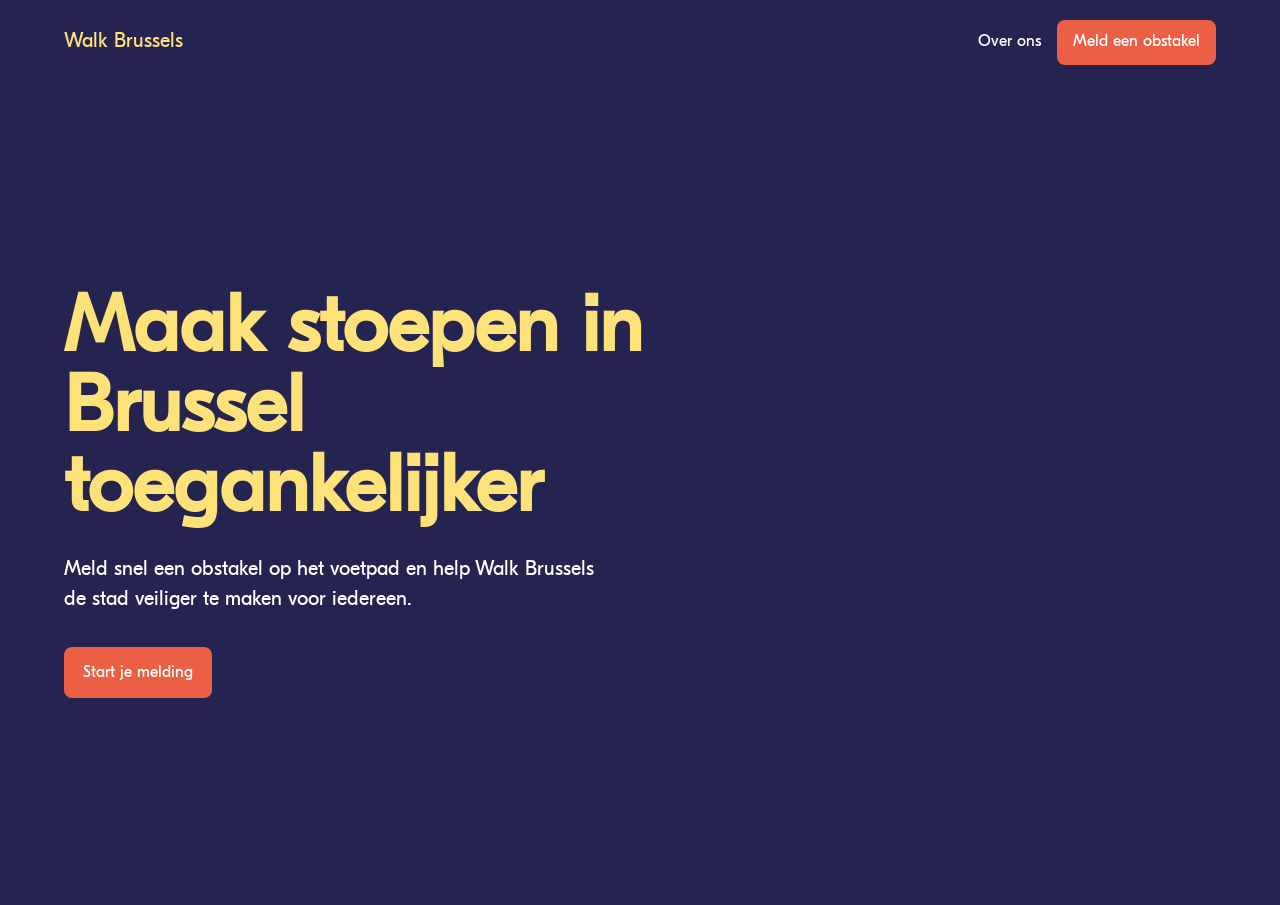
==== index.html @ ac2ee0a8 "front page" ====
<!DOCTYPE html>
<html lang="nl">
<head>
    <meta charset="UTF-8">
    <meta name="viewport" content="width=device-width, initial-scale=1.0">
    <title>Walk Brussels</title>
    <link rel="stylesheet" href="css/main.css">
</head>
<body>
    <header class="site-header">
        <nav class="nav" aria-label="Main navigation">
            <a class="nav__logo" href="index.html">Walk Brussels</a>

            <ul class="nav__list">
                <li class="nav__item">
                    <a class="nav__link" href="#">Over ons</a>
                </li>
                <li class="nav__item">
                    <a class="nav__link nav__link--button" href="pages/obstacle.html">Meld een obstakel</a>
                </li>
            </ul>
        </nav>
    </header>

    <main>
        <section class="hero">
            <div class="hero__content">
                <h1 class="hero__title">Maak stoepen in Brussel toegankelijker</h1>
                <p class="hero__text">
                    Meld snel een obstakel op het voetpad en help Walk Brussels de stad veiliger te maken voor iedereen.
                </p>
                <a class="hero__button" href="pages/obstacle.html">Start je melding</a>
            </div>
        </section>
    </main>
</body>
</html>
---- css/main.css ----
@import url("reset.css");
@import url("global.css");
@import url("typography.css");
@import url("navigation.css");
@import url("home.css");
@import url("form.css");
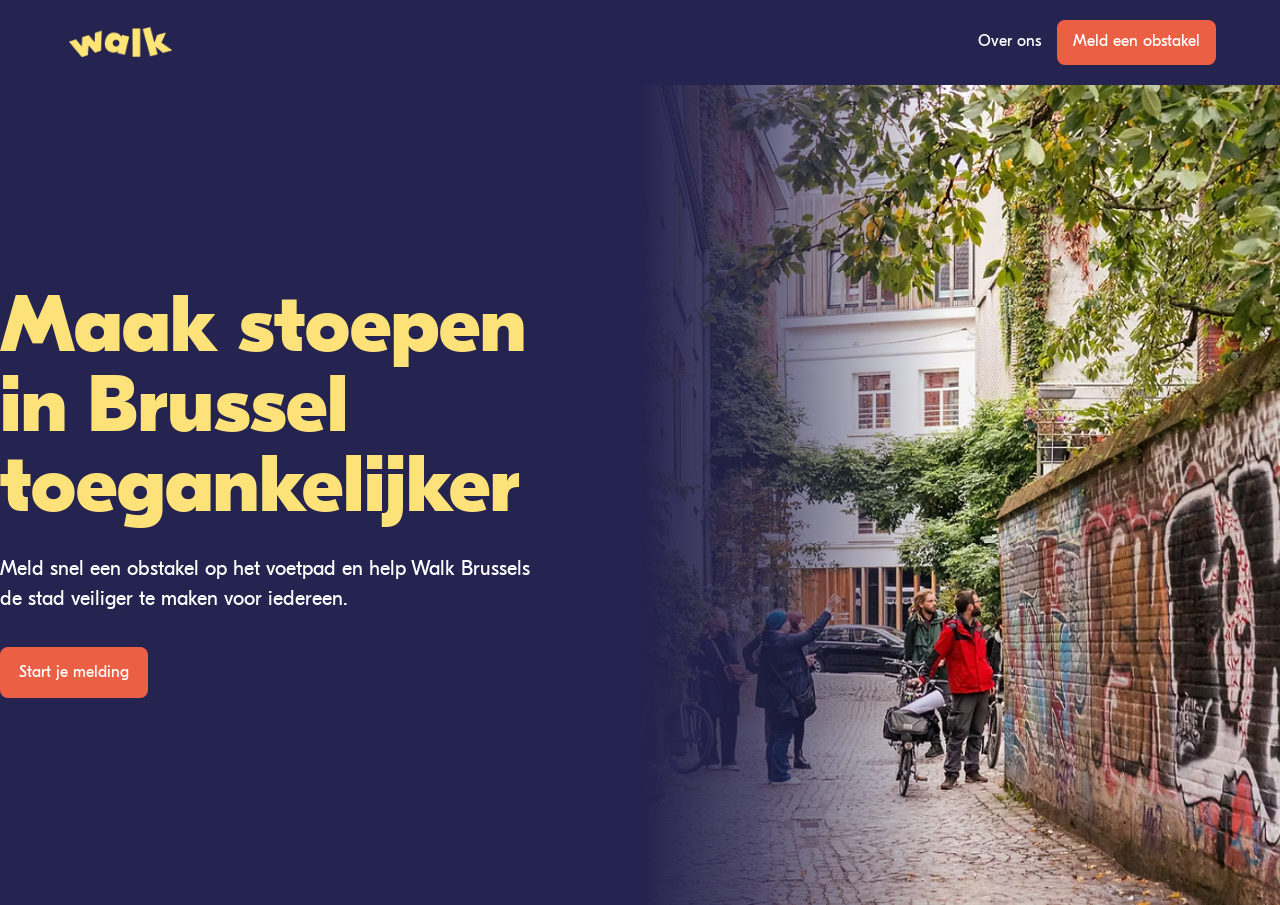
==== commit efc28f22: "first page done" ====
--- a/index.html
+++ b/index.html
@@ -9,7 +9,9 @@
 <body>
     <header class="site-header">
         <nav class="nav" aria-label="Main navigation">
-            <a class="nav__logo" href="index.html">Walk Brussels</a>
+            <a class="nav__logo" href="index.html">
+                <img class="nav__logo-image" src="images/icons/walkyellow.png" alt="Walk Brussels">
+            </a>
 
             <ul class="nav__list">
                 <li class="nav__item">
@@ -25,11 +27,21 @@
     <main>
         <section class="hero">
             <div class="hero__content">
-                <h1 class="hero__title">Maak stoepen in Brussel toegankelijker</h1>
-                <p class="hero__text">
-                    Meld snel een obstakel op het voetpad en help Walk Brussels de stad veiliger te maken voor iedereen.
-                </p>
-                <a class="hero__button" href="pages/obstacle.html">Start je melding</a>
+                <div class="hero__copy">
+                    <h1 class="hero__title">Maak stoepen in Brussel toegankelijker</h1>
+                    <p class="hero__text">
+                        Meld snel een obstakel op het voetpad en help Walk Brussels de stad veiliger te maken voor iedereen.
+                    </p>
+                    <a class="hero__button" href="pages/obstacle.html">Start je melding</a>
+                </div>
+
+                <div class="hero__media">
+                    <img
+                        class="hero__image"
+                        src="images/photos/3cece9_f237a17debad48959d24881c6ca3a4ed~mv2.avif"
+                        alt="Voetpad in Brussel"
+                    >
+                </div>
             </div>
         </section>
     </main>
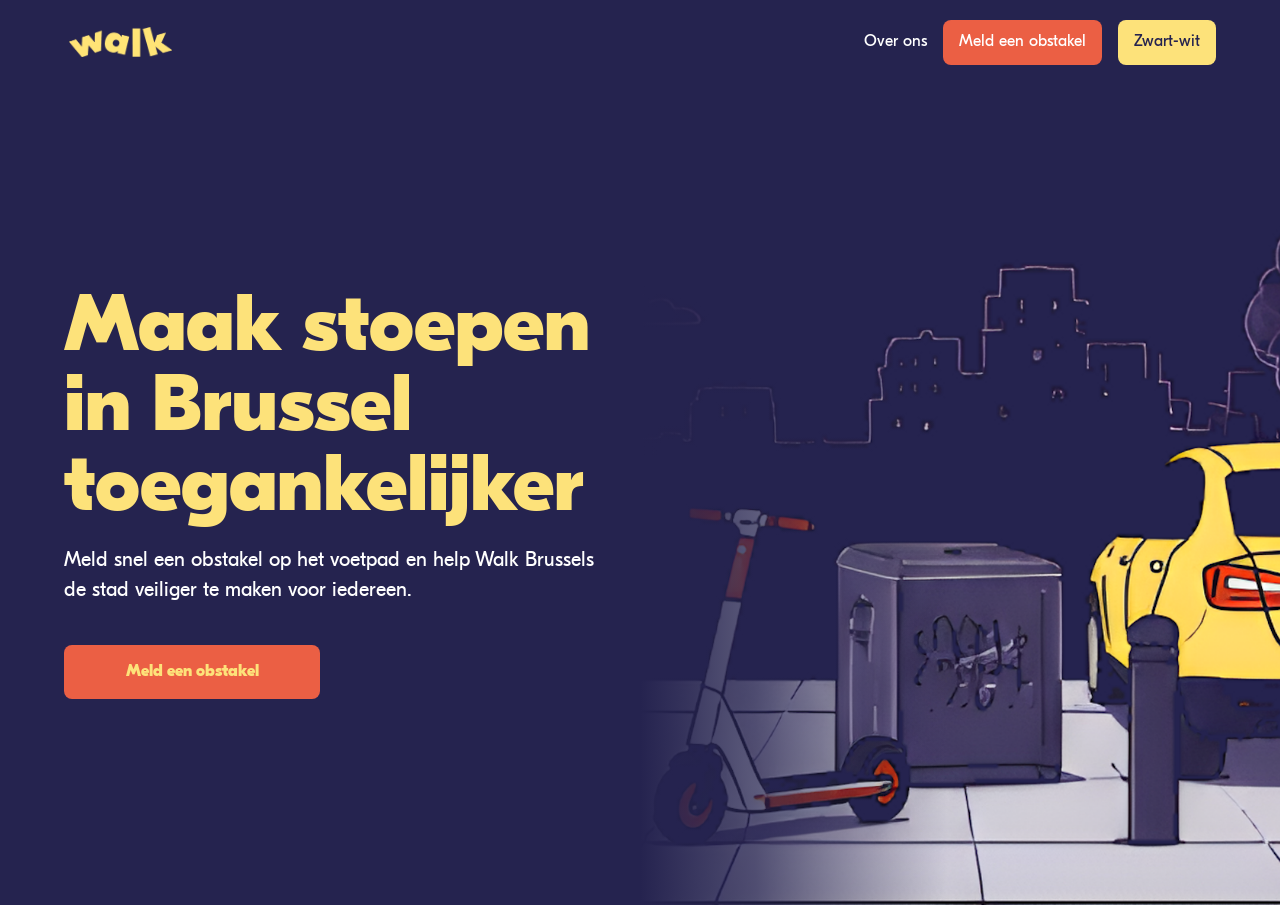
==== commit f6b4f644: "a final version" ====
--- a/index.html
+++ b/index.html
@@ -5,6 +5,7 @@
     <meta name="viewport" content="width=device-width, initial-scale=1.0">
     <title>Walk Brussels</title>
     <link rel="stylesheet" href="css/main.css">
+    <script src="js/mode-toggle.js" defer></script>
 </head>
 <body>
     <header class="site-header">
@@ -15,7 +16,7 @@
 
             <ul class="nav__list">
                 <li class="nav__item">
-                    <a class="nav__link" href="#">Over ons</a>
+                    <a class="nav__link" href="https://www.walk.brussels/nl/qui-sommes-nous">Over ons</a>
                 </li>
                 <li class="nav__item">
                     <a class="nav__link nav__link--button" href="pages/obstacle.html">Meld een obstakel</a>
@@ -28,20 +29,45 @@
         <section class="hero">
             <div class="hero__content">
                 <div class="hero__copy">
-                    <h1 class="hero__title">Maak stoepen in Brussel toegankelijker</h1>
-                    <p class="hero__text">
+                    <h1 class="hero__title">
+                        <span class="hero__title-desktop">Maak stoepen in Brussel toegankelijker</span>
+                        <span class="hero__title-mobile">De stoep is van iedereen.</span>
+                    </h1>
+                    <p class="hero__text hero__text--desktop">
                         Meld snel een obstakel op het voetpad en help Walk Brussels de stad veiliger te maken voor iedereen.
                     </p>
-                    <a class="hero__button" href="pages/obstacle.html">Start je melding</a>
+                    <p class="hero__text hero__text--mobile">
+                        <span class="hero__text-color">Zie je een obstakel op het voetpad? Meld het en help Brussel toegankelijk te houden.</span>
+                        <span class="hero__text-bw">Zie je een obstakel?<br>Meld het hier.</span>
+                    </p>
+                    <a class="hero__button" href="pages/obstacle.html">Meld een obstakel</a>
                 </div>
 
                 <div class="hero__media">
                     <img
                         class="hero__image"
-                        src="images/photos/3cece9_f237a17debad48959d24881c6ca3a4ed~mv2.avif"
-                        alt="Voetpad in Brussel"
+                        src="images/photos/photo1.png"
+                        alt="Voetpad met obstakels in Brussel"
                     >
                 </div>
+
+                <ul class="hero__features" aria-label="Walk Brussels voordelen">
+                    <li class="hero__feature">
+                        <img class="hero__feature-icon hero__feature-icon--color" src="images/icons/yellow walker.png" alt="">
+                        <img class="hero__feature-icon hero__feature-icon--bw" src="images/icons/walker.png" alt="">
+                        <p>Voor een vlotte en veilige stoep</p>
+                    </li>
+                    <li class="hero__feature">
+                        <img class="hero__feature-icon hero__feature-icon--color" src="images/icons/yellow rolstoel.png" alt="">
+                        <img class="hero__feature-icon hero__feature-icon--bw" src="images/icons/toilet.png" alt="">
+                        <p>Toegankelijk voor iedereen</p>
+                    </li>
+                    <li class="hero__feature">
+                        <img class="hero__feature-icon hero__feature-icon--color" src="images/icons/yellow house.png" alt="">
+                        <img class="hero__feature-icon hero__feature-icon--bw" src="images/icons/village.png" alt="">
+                        <p>Samen maken we Brussel mooier</p>
+                    </li>
+                </ul>
             </div>
         </section>
     </main>
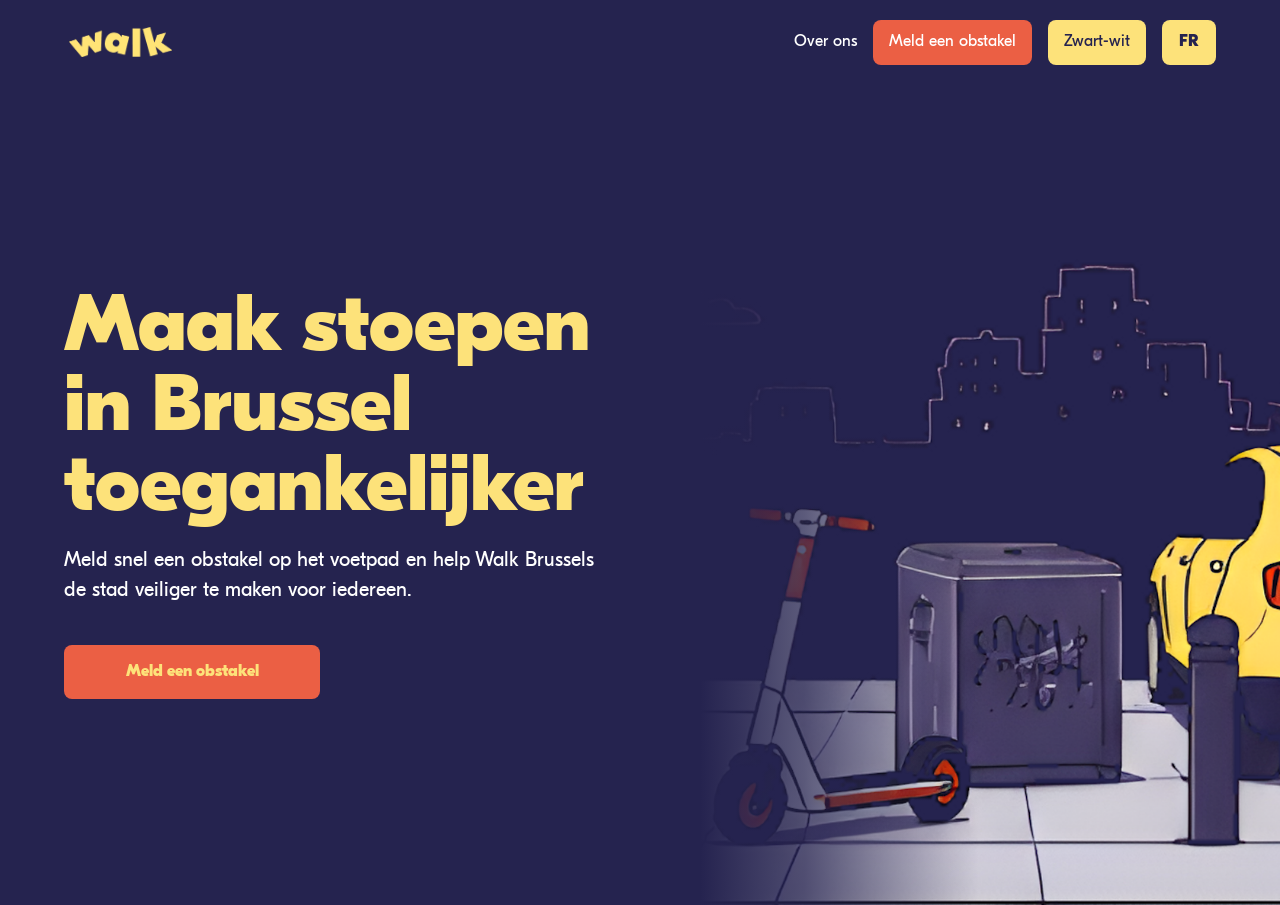
==== commit 01c5229c: "added README and added french" ====
--- a/index.html
+++ b/index.html
@@ -5,7 +5,9 @@
     <meta name="viewport" content="width=device-width, initial-scale=1.0">
     <title>Walk Brussels</title>
     <link rel="stylesheet" href="css/main.css">
+    <link rel="icon" href="images/icons/Fav.png" type="/images/icons/Fav">
     <script src="js/mode-toggle.js" defer></script>
+    <script src="js/language-toggle.js" defer></script>
 </head>
 <body>
     <header class="site-header">
@@ -16,10 +18,10 @@
 
             <ul class="nav__list">
                 <li class="nav__item">
-                    <a class="nav__link" href="https://www.walk.brussels/nl/qui-sommes-nous">Over ons</a>
+                    <a class="nav__link" id="nav-about" href="https://www.walk.brussels/nl/qui-sommes-nous">Over ons</a>
                 </li>
                 <li class="nav__item">
-                    <a class="nav__link nav__link--button" href="pages/obstacle.html">Meld een obstakel</a>
+                    <a class="nav__link nav__link--button" id="nav-report" href="pages/obstacle.html">Meld een obstakel</a>
                 </li>
             </ul>
         </nav>
@@ -30,23 +32,28 @@
             <div class="hero__content">
                 <div class="hero__copy">
                     <h1 class="hero__title">
-                        <span class="hero__title-desktop">Maak stoepen in Brussel toegankelijker</span>
-                        <span class="hero__title-mobile">De stoep is van iedereen.</span>
+                        <span class="hero__title-desktop" id="hero-title-desktop">Maak stoepen in Brussel toegankelijker</span>
+                        <span class="hero__title-mobile" id="hero-title-mobile">De stoep is van iedereen.</span>
                     </h1>
-                    <p class="hero__text hero__text--desktop">
+                    <p class="hero__text hero__text--desktop" id="hero-text-desktop">
                         Meld snel een obstakel op het voetpad en help Walk Brussels de stad veiliger te maken voor iedereen.
                     </p>
                     <p class="hero__text hero__text--mobile">
-                        <span class="hero__text-color">Zie je een obstakel op het voetpad? Meld het en help Brussel toegankelijk te houden.</span>
-                        <span class="hero__text-bw">Zie je een obstakel?<br>Meld het hier.</span>
+                        <span class="hero__text-color" id="hero-text-mobile-color">Zie je een obstakel op het voetpad? Meld het en help Brussel toegankelijk te houden.</span>
+                        <span class="hero__text-bw" id="hero-text-mobile-bw">Zie je een obstakel?<br>Meld het hier.</span>
                     </p>
-                    <a class="hero__button" href="pages/obstacle.html">Meld een obstakel</a>
+                    <a class="hero__button" id="hero-button" href="pages/obstacle.html">Meld een obstakel</a>
                 </div>
 
                 <div class="hero__media">
                     <img
-                        class="hero__image"
+                        class="hero__image hero__image--color"
                         src="images/photos/photo1.png"
+                        alt="Voetpad met obstakels in Brussel"
+                    >
+                    <img
+                        class="hero__image hero__image--bw"
+                        src="images/photos/blackwhite-photo.png"
                         alt="Voetpad met obstakels in Brussel"
                     >
                 </div>
@@ -55,17 +62,17 @@
                     <li class="hero__feature">
                         <img class="hero__feature-icon hero__feature-icon--color" src="images/icons/yellow walker.png" alt="">
                         <img class="hero__feature-icon hero__feature-icon--bw" src="images/icons/walker.png" alt="">
-                        <p>Voor een vlotte en veilige stoep</p>
+                        <p id="hero-feature-safe">Voor een vlotte en veilige stoep</p>
                     </li>
                     <li class="hero__feature">
                         <img class="hero__feature-icon hero__feature-icon--color" src="images/icons/yellow rolstoel.png" alt="">
                         <img class="hero__feature-icon hero__feature-icon--bw" src="images/icons/toilet.png" alt="">
-                        <p>Toegankelijk voor iedereen</p>
+                        <p id="hero-feature-accessible">Toegankelijk voor iedereen</p>
                     </li>
                     <li class="hero__feature">
                         <img class="hero__feature-icon hero__feature-icon--color" src="images/icons/yellow house.png" alt="">
                         <img class="hero__feature-icon hero__feature-icon--bw" src="images/icons/village.png" alt="">
-                        <p>Samen maken we Brussel mooier</p>
+                        <p id="hero-feature-city">Samen maken we Brussel mooier</p>
                     </li>
                 </ul>
             </div>
